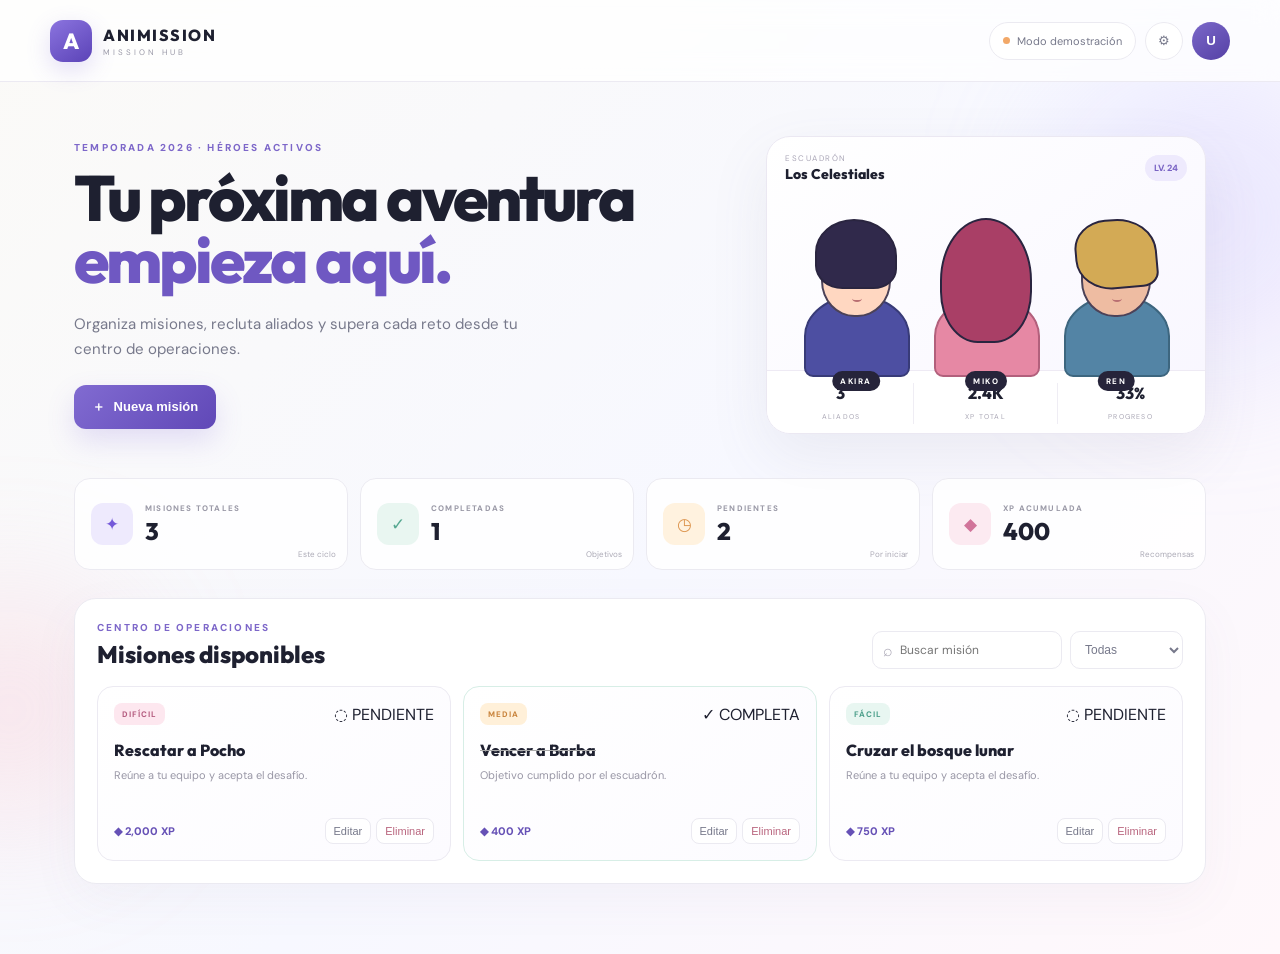
==== index.html @ 3718b948 "Add animated Animission frontend and Pages deploy Co-authored-by: Copilot <223556219+Copilot@users.n" ====
<!doctype html>
<html lang="es">
<head>
  <meta charset="utf-8">
  <meta name="viewport" content="width=device-width, initial-scale=1">
  <title>Animission — Centro de misiones</title>
  <meta name="description" content="Panel anime para gestionar misiones y conectarlo a una API ASP.NET Core.">
  <link rel="preconnect" href="https://fonts.googleapis.com">
  <link rel="preconnect" href="https://fonts.gstatic.com" crossorigin>
  <link href="https://fonts.googleapis.com/css2?family=DM+Sans:wght@400;600;700;800&family=Outfit:wght@700;800&display=swap" rel="stylesheet">
  <link rel="stylesheet" href="styles.css">
</head>
<body>
  <div class="ambient ambient-a"></div>
  <div class="ambient ambient-b"></div>

  <header class="topbar">
    <a class="brand" href="#" aria-label="Animission inicio">
      <span class="brand-mark">A</span>
      <span><strong>ANIMISSION</strong><small>MISSION HUB</small></span>
    </a>
    <div class="top-actions">
      <span class="status-pill"><i id="statusDot"></i><span id="apiStatus">Modo demostración</span></span>
      <button class="icon-btn" id="configBtn" title="Configurar API">⚙</button>
      <button class="avatar-btn" id="authBtn" title="Iniciar sesión"><span>U</span></button>
    </div>
  </header>

  <main class="shell">
    <section class="hero">
      <div class="hero-copy">
        <p class="eyebrow">TEMPORADA 2026 · HÉROES ACTIVOS</p>
        <h1>Tu próxima aventura<br><em>empieza aquí.</em></h1>
        <p class="hero-text">Organiza misiones, recluta aliados y supera cada reto desde tu centro de operaciones.</p>
        <button class="primary-btn" id="newBtn"><span>＋</span> Nueva misión</button>
      </div>

      <div class="squad-card">
        <div class="squad-head">
          <div><small>ESCUADRÓN</small><strong>Los Celestiales</strong></div>
          <span class="level">LV. 24</span>
        </div>
        <div class="characters" aria-label="Equipo de personajes">
          <div class="character character-1"><div class="hair"></div><div class="face"><i></i><b></b></div><div class="jacket"></div><span>AKIRA</span></div>
          <div class="character character-2"><div class="hair"></div><div class="face"><i></i><b></b></div><div class="jacket"></div><span>MIKO</span></div>
          <div class="character character-3"><div class="hair"></div><div class="face"><i></i><b></b></div><div class="jacket"></div><span>REN</span></div>
        </div>
        <div class="squad-stats"><span><b>3</b><small>ALIADOS</small></span><span><b id="heroXp">2.4K</b><small>XP TOTAL</small></span><span><b id="heroDone">68%</b><small>PROGRESO</small></span></div>
      </div>
    </section>

    <section class="metrics" aria-label="Resumen">
      <article><span class="metric-icon purple">✦</span><div><small>MISIONES TOTALES</small><strong id="total">—</strong></div><i id="totalTrend">Este ciclo</i></article>
      <article><span class="metric-icon green">✓</span><div><small>COMPLETADAS</small><strong id="done">—</strong></div><i id="doneTrend">Objetivos</i></article>
      <article><span class="metric-icon orange">◷</span><div><small>PENDIENTES</small><strong id="pending">—</strong></div><i id="pendingTrend">Por iniciar</i></article>
      <article><span class="metric-icon pink">◆</span><div><small>XP ACUMULADA</small><strong id="xp">—</strong></div><i>Recompensas</i></article>
    </section>

    <section class="mission-panel">
      <div class="panel-heading">
        <div><p class="eyebrow">CENTRO DE OPERACIONES</p><h2>Misiones disponibles</h2></div>
        <div class="filters">
          <label class="search-box"><span>⌕</span><input id="search" type="search" placeholder="Buscar misión" aria-label="Buscar misión"></label>
          <select id="filter" aria-label="Filtrar estado"><option value="all">Todas</option><option value="pending">Pendientes</option><option value="done">Completadas</option></select>
        </div>
      </div>
      <div id="missions" class="mission-grid"></div>
    </section>
  </main>

  <div class="overlay" id="configModal" role="dialog" aria-modal="true">
    <div class="dialog"><button class="close" data-close="configModal">×</button><p class="eyebrow">CONEXIÓN</p><h2>Conectar API</h2><p>Introduce la URL base de tu backend ASP.NET Core.</p>
      <form id="configForm"><label>URL base<input id="baseUrl" type="url" placeholder="https://tu-api.azurewebsites.net" required></label><small class="hint">Recuerda permitir el origen de GitHub Pages en CORS.</small><button class="primary-btn wide" type="submit">Guardar conexión</button></form>
    </div>
  </div>

  <div class="overlay" id="loginModal" role="dialog" aria-modal="true">
    <div class="dialog"><button class="close" data-close="loginModal">×</button><p class="eyebrow">ACCESO</p><h2>Iniciar sesión</h2><p>Usa las credenciales configuradas en tu API.</p>
      <form id="loginForm"><label>Usuario<input id="username" autocomplete="username" value="admin" required></label><label>Contraseña<input id="password" type="password" autocomplete="current-password" value="QuestLog123!" required></label><button class="primary-btn wide" type="submit">Ingresar</button></form>
    </div>
  </div>

  <div class="overlay" id="missionModal" role="dialog" aria-modal="true">
    <div class="dialog"><button class="close" data-close="missionModal">×</button><p class="eyebrow">REGISTRO</p><h2 id="missionTitle">Nueva misión</h2>
      <form id="missionForm"><input id="missionId" type="hidden"><label>Nombre<input id="missionName" maxlength="120" required placeholder="Ej. Rescatar al explorador"></label><div class="form-row"><label>Dificultad<select id="missionDifficulty"><option>Fácil</option><option>Media</option><option>Difícil</option></select></label><label>Recompensa XP<input id="missionXp" type="number" min="0" value="100" required></label></div><label class="check-label"><input id="missionDone" type="checkbox"> Misión completada</label><button class="primary-btn wide" type="submit">Guardar misión</button></form>
    </div>
  </div>

  <div id="toast" class="toast" role="status"></div>
  <script src="app.js"></script>
</body>
</html>
---- styles.css ----
:root{--ink:#1e2030;--muted:#77798b;--line:#ebeaf1;--purple:#7459d9;--purple-dark:#5740bd;--green:#67bea7;--orange:#efa65c;--pink:#df7aa3;--cream:#fbfaf7}*{box-sizing:border-box}body{margin:0;font-family:"DM Sans",sans-serif;color:var(--ink);background:linear-gradient(135deg,#fbfaf7 0%,#f7f8ff 55%,#fff8fb 100%);min-height:100vh}.ambient{position:fixed;border-radius:50%;filter:blur(70px);pointer-events:none;z-index:-1}.ambient-a{width:300px;height:300px;background:#cfc5ff55;right:-80px;top:70px}.ambient-b{width:220px;height:220px;background:#f8bbc855;left:-100px;bottom:80px}.topbar{height:82px;padding:0 max(24px,calc((100vw - 1180px)/2));display:flex;align-items:center;justify-content:space-between;border-bottom:1px solid #eceaf2;background:#ffffffb8;backdrop-filter:blur(12px)}.brand{display:flex;align-items:center;gap:11px;color:var(--ink);text-decoration:none}.brand-mark{width:42px;height:42px;border-radius:13px;display:grid;place-items:center;font:800 22px "Outfit";color:white;background:linear-gradient(145deg,#8b74df,#5b43b7);box-shadow:0 8px 24px #7459d933}.brand strong{display:block;font:800 16px "Outfit";letter-spacing:1.5px}.brand small{display:block;color:#9a99a7;font-size:8px;letter-spacing:3px;margin-top:2px}.top-actions{display:flex;align-items:center;gap:9px}.status-pill{height:38px;border:1px solid var(--line);border-radius:20px;padding:0 13px;display:flex;align-items:center;gap:7px;background:white;font-size:11px;color:var(--muted)}.status-pill i{width:7px;height:7px;border-radius:50%;background:#f2a868}.status-pill i.online{background:#57c7a1;box-shadow:0 0 8px #57c7a1}.icon-btn,.avatar-btn{width:38px;height:38px;border-radius:50%;border:1px solid var(--line);background:white;color:#77798b;cursor:pointer}.avatar-btn{border:0;background:linear-gradient(145deg,#7b68c9,#5540a5);color:white;font-weight:800}.avatar-btn span{display:grid;place-items:center}.shell{max-width:1180px;margin:auto;padding:38px 24px 70px}.hero{display:grid;grid-template-columns:1fr 440px;align-items:center;gap:55px;min-height:330px}.eyebrow{margin:0 0 13px;color:#7d67c9;font-size:10px;font-weight:800;letter-spacing:2.2px}.hero h1{font:800 clamp(42px,5vw,66px)/.98 "Outfit";letter-spacing:-3px;margin:0}.hero h1 em{font-style:normal;color:#6f58c2}.hero-text{max-width:490px;line-height:1.65;color:var(--muted);font-size:15px;margin:20px 0 24px}.primary-btn{border:0;border-radius:12px;padding:13px 18px;background:linear-gradient(135deg,#816bd1,#6048b7);color:white;font-weight:800;font-size:13px;box-shadow:0 12px 28px #7459d92c;cursor:pointer}.primary-btn span{margin-right:5px}.squad-card{height:298px;border:1px solid #ebe8f2;border-radius:24px;background:linear-gradient(145deg,#fff 0%,#f8f6ff 100%);box-shadow:0 22px 60px #6d668018;overflow:hidden;position:relative}.squad-head{height:62px;padding:16px 18px;display:flex;justify-content:space-between;align-items:center}.squad-head small{display:block;color:#aaa6b7;font-size:8px;letter-spacing:1.5px}.squad-head strong{font:800 14px "Outfit"}.level{font-size:9px;font-weight:800;color:#7963c4;background:#eeeafd;border-radius:20px;padding:7px 9px}.characters{height:170px;display:flex;align-items:flex-end;justify-content:center;gap:5px;padding:0 12px}.character{width:125px;height:170px;position:relative;text-align:center}.character>span{position:absolute;bottom:-22px;left:50%;transform:translateX(-50%);font-size:8px;font-weight:800;letter-spacing:1.5px;color:white;background:#26243a;border-radius:10px;padding:5px 8px}.face{position:absolute;width:70px;height:75px;border-radius:45% 45% 48% 48%;left:27px;top:43px;background:#ffd7c1;border:2px solid #4c4258;z-index:2}.face i,.face b{position:absolute;width:13px;height:3px;top:40px;background:#3d3650;border-radius:50%}.face i{left:12px}.face b{right:12px}.face:after{content:"";position:absolute;width:10px;height:5px;border-bottom:2px solid #b96f72;border-radius:50%;left:29px;bottom:13px}.hair{position:absolute;width:82px;height:70px;border-radius:50% 55% 30% 35%;left:21px;top:20px;background:#30294b;border:2px solid #2a2540;z-index:3}.character-2 .hair{width:92px;height:125px;left:16px;top:19px;border-radius:55% 55% 45% 45%;background:#a93f66}.character-2 .face{background:#ffd5c8}.character-3 .hair{background:#d3aa55;border-radius:40% 50% 20% 45%;transform:rotate(-5deg)}.character-3 .face{background:#eebca2}.jacket{position:absolute;width:106px;height:82px;border-radius:55% 55% 10px 10px;bottom:-8px;left:10px;background:#4d4fa2;border:2px solid #383b78}.character-2 .jacket{background:#e688a4;border-color:#b2607c}.character-3 .jacket{background:#5384a5;border-color:#3d667f}.squad-stats{height:66px;margin-top:1px;border-top:1px solid #eeeaf4;display:flex;align-items:center;justify-content:center;background:#fff}.squad-stats span{width:33%;text-align:center;border-right:1px solid #efedf4}.squad-stats span:last-child{border:0}.squad-stats b{display:block;font:800 16px "Outfit"}.squad-stats small{color:#aaa7b5;font-size:7px;letter-spacing:1.2px}.metrics{display:grid;grid-template-columns:repeat(4,1fr);gap:12px;margin:28px 0}.metrics article{height:92px;border:1px solid var(--line);border-radius:16px;background:#ffffffcf;display:flex;align-items:center;padding:16px;gap:12px;position:relative}.metric-icon{width:42px;height:42px;border-radius:12px;display:grid;place-items:center;font-size:17px}.metric-icon.purple{background:#eeeafd;color:#7459d9}.metric-icon.green{background:#e9f6f1;color:#56a891}.metric-icon.orange{background:#fff2df;color:#dd9650}.metric-icon.pink{background:#fceaf1;color:#d1749a}.metrics small{display:block;color:#9a99a7;font-size:8px;font-weight:800;letter-spacing:1.2px}.metrics strong{display:block;font:800 24px "Outfit";margin-top:3px}.metrics article>i{position:absolute;right:11px;bottom:10px;font-size:8px;font-style:normal;color:#aaa8b5}.mission-panel{border:1px solid var(--line);border-radius:22px;background:#fff;box-shadow:0 16px 50px #6d66800d;padding:22px}.panel-heading{display:flex;align-items:flex-end;justify-content:space-between;margin-bottom:17px}.panel-heading h2{font:800 24px "Outfit";margin:0}.panel-heading .eyebrow{margin-bottom:5px}.filters{display:flex;gap:8px}.search-box{height:38px;width:190px;border:1px solid var(--line);border-radius:10px;display:flex;align-items:center;padding:0 10px;color:#aaa7b5}.search-box input{border:0;outline:0;width:100%;padding:0 7px;font:inherit;font-size:12px}.filters select{height:38px;border:1px solid var(--line);border-radius:10px;background:white;padding:0 10px;color:#77798b;font-size:12px}.mission-grid{display:grid;grid-template-columns:repeat(3,1fr);gap:12px}.mission-card{border:1px solid #eceaf2;border-radius:16px;padding:16px;min-height:175px;display:flex;flex-direction:column;background:linear-gradient(145deg,#fff,#fcfbff);transition:.18s}.mission-card:hover{transform:translateY(-3px);box-shadow:0 14px 30px #5e577018}.mission-top{display:flex;justify-content:space-between;align-items:center}.tag{font-size:8px;font-weight:800;letter-spacing:1px;border-radius:8px;padding:6px 8px;text-transform:uppercase}.tag.facil{background:#e8f6f1;color:#4d9f8b}.tag.media{background:#fff0d9;color:#c9843d}.tag.dificil{background:#fde7ef;color:#b55d80}.mission-card.done{border-color:#d7eee6}.mission-card.done h3{text-decoration:line-through;text-decoration-color:#aaa}.mission-card h3{font:800 16px "Outfit";margin:15px 0 8px}.mission-card p{font-size:11px;color:#9997a6;margin:0}.mission-footer{margin-top:auto;display:flex;align-items:center;justify-content:space-between}.xp{font-size:11px;font-weight:800;color:#6651b6}.card-actions{display:flex;gap:5px}.card-actions button{border:1px solid var(--line);background:white;color:#77798b;border-radius:8px;padding:6px 8px;cursor:pointer;font-size:11px}.card-actions .delete{color:#b9657e}.empty{grid-column:1/-1;text-align:center;padding:55px 20px;border:1px dashed #dedce8;border-radius:14px;color:#9997a6}.overlay{position:fixed;inset:0;background:#28243b55;backdrop-filter:blur(8px);z-index:30;display:none;align-items:center;justify-content:center;padding:20px}.overlay.show{display:flex}.dialog{width:min(460px,100%);border-radius:22px;background:white;padding:28px;box-shadow:0 25px 80px #302b4a38;position:relative}.dialog h2{font:800 25px "Outfit";margin:0 0 8px}.dialog>p:not(.eyebrow){color:var(--muted);font-size:13px}.dialog form{display:grid;gap:13px;margin-top:18px}.dialog label{display:grid;gap:7px;color:#77798b;font-size:11px;font-weight:800}.dialog input,.dialog select{height:42px;border:1px solid var(--line);border-radius:10px;padding:0 11px;font:inherit;color:var(--ink);background:white}.form-row{display:grid;grid-template-columns:1fr 1fr;gap:10px}.check-label{display:flex!important;flex-direction:row;align-items:center}.check-label input{height:16px}.wide{width:100%;margin-top:5px}.hint{color:#aaa7b5}.close{position:absolute;right:16px;top:13px;border:0;background:none;font-size:24px;color:#9995a7;cursor:pointer}.toast{position:fixed;right:20px;bottom:20px;z-index:40;max-width:380px;background:#302c49;color:white;border-radius:12px;padding:13px 16px;font-size:12px;box-shadow:0 16px 40px #28243b33;display:none}.toast.show{display:block}.toast.error{background:#9e4f67}@media(max-width:900px){.hero{grid-template-columns:1fr}.squad-card{max-width:440px}.metrics{grid-template-columns:repeat(2,1fr)}.mission-grid{grid-template-columns:repeat(2,1fr)}}@media(max-width:600px){.topbar{height:68px;padding:0 14px}.status-pill{display:none}.shell{padding:26px 14px}.hero{gap:22px}.hero h1{font-size:43px}.squad-card{height:278px}.metrics{gap:8px}.metrics article{height:82px;padding:11px}.metric-icon{width:36px;height:36px}.mission-panel{padding:14px}.panel-heading{align-items:flex-start;gap:12px}.filters{flex-direction:column}.search-box{width:150px}.mission-grid{grid-template-columns:1fr}.mission-card{min-height:160px}.form-row{grid-template-columns:1fr}}
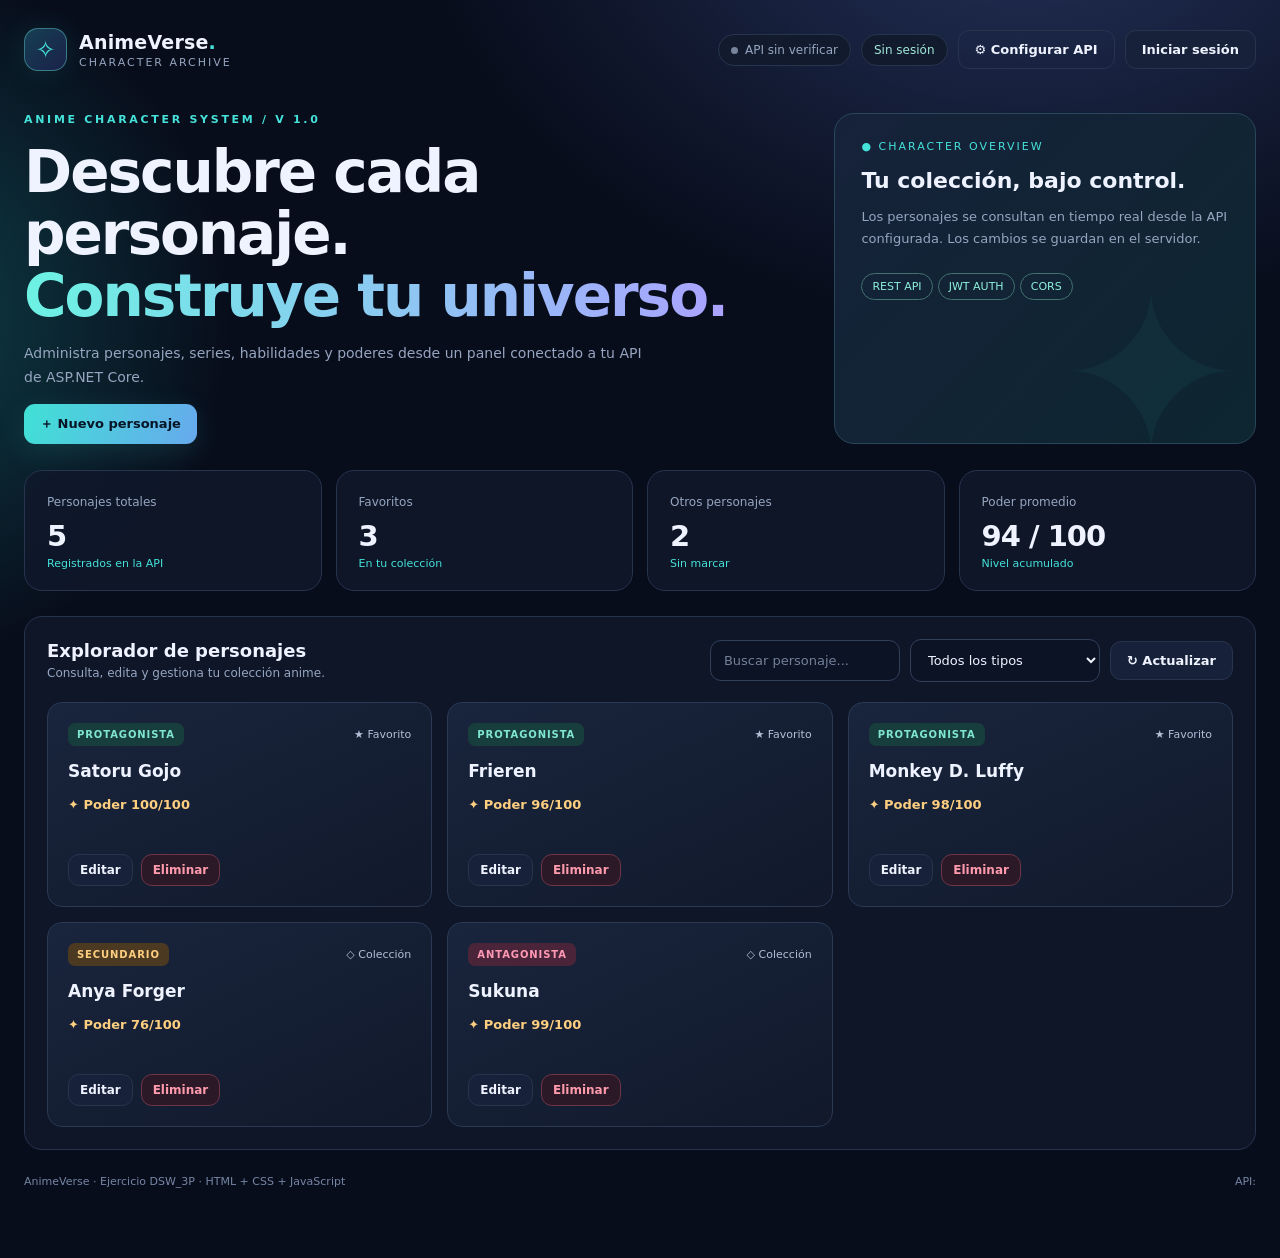
==== commit a54f8540: "Correct frontend to AnimeVerse character archive Co-authored-by: Copilot <223556219+Copilot@users.no" ====
--- a/index.html
+++ b/index.html
@@ -1,92 +1,6 @@
 <!doctype html>
 <html lang="es">
-<head>
-  <meta charset="utf-8">
-  <meta name="viewport" content="width=device-width, initial-scale=1">
-  <title>Animission — Centro de misiones</title>
-  <meta name="description" content="Panel anime para gestionar misiones y conectarlo a una API ASP.NET Core.">
-  <link rel="preconnect" href="https://fonts.googleapis.com">
-  <link rel="preconnect" href="https://fonts.gstatic.com" crossorigin>
-  <link href="https://fonts.googleapis.com/css2?family=DM+Sans:wght@400;600;700;800&family=Outfit:wght@700;800&display=swap" rel="stylesheet">
-  <link rel="stylesheet" href="styles.css">
-</head>
-<body>
-  <div class="ambient ambient-a"></div>
-  <div class="ambient ambient-b"></div>
-
-  <header class="topbar">
-    <a class="brand" href="#" aria-label="Animission inicio">
-      <span class="brand-mark">A</span>
-      <span><strong>ANIMISSION</strong><small>MISSION HUB</small></span>
-    </a>
-    <div class="top-actions">
-      <span class="status-pill"><i id="statusDot"></i><span id="apiStatus">Modo demostración</span></span>
-      <button class="icon-btn" id="configBtn" title="Configurar API">⚙</button>
-      <button class="avatar-btn" id="authBtn" title="Iniciar sesión"><span>U</span></button>
-    </div>
-  </header>
-
-  <main class="shell">
-    <section class="hero">
-      <div class="hero-copy">
-        <p class="eyebrow">TEMPORADA 2026 · HÉROES ACTIVOS</p>
-        <h1>Tu próxima aventura<br><em>empieza aquí.</em></h1>
-        <p class="hero-text">Organiza misiones, recluta aliados y supera cada reto desde tu centro de operaciones.</p>
-        <button class="primary-btn" id="newBtn"><span>＋</span> Nueva misión</button>
-      </div>
-
-      <div class="squad-card">
-        <div class="squad-head">
-          <div><small>ESCUADRÓN</small><strong>Los Celestiales</strong></div>
-          <span class="level">LV. 24</span>
-        </div>
-        <div class="characters" aria-label="Equipo de personajes">
-          <div class="character character-1"><div class="hair"></div><div class="face"><i></i><b></b></div><div class="jacket"></div><span>AKIRA</span></div>
-          <div class="character character-2"><div class="hair"></div><div class="face"><i></i><b></b></div><div class="jacket"></div><span>MIKO</span></div>
-          <div class="character character-3"><div class="hair"></div><div class="face"><i></i><b></b></div><div class="jacket"></div><span>REN</span></div>
-        </div>
-        <div class="squad-stats"><span><b>3</b><small>ALIADOS</small></span><span><b id="heroXp">2.4K</b><small>XP TOTAL</small></span><span><b id="heroDone">68%</b><small>PROGRESO</small></span></div>
-      </div>
-    </section>
-
-    <section class="metrics" aria-label="Resumen">
-      <article><span class="metric-icon purple">✦</span><div><small>MISIONES TOTALES</small><strong id="total">—</strong></div><i id="totalTrend">Este ciclo</i></article>
-      <article><span class="metric-icon green">✓</span><div><small>COMPLETADAS</small><strong id="done">—</strong></div><i id="doneTrend">Objetivos</i></article>
-      <article><span class="metric-icon orange">◷</span><div><small>PENDIENTES</small><strong id="pending">—</strong></div><i id="pendingTrend">Por iniciar</i></article>
-      <article><span class="metric-icon pink">◆</span><div><small>XP ACUMULADA</small><strong id="xp">—</strong></div><i>Recompensas</i></article>
-    </section>
-
-    <section class="mission-panel">
-      <div class="panel-heading">
-        <div><p class="eyebrow">CENTRO DE OPERACIONES</p><h2>Misiones disponibles</h2></div>
-        <div class="filters">
-          <label class="search-box"><span>⌕</span><input id="search" type="search" placeholder="Buscar misión" aria-label="Buscar misión"></label>
-          <select id="filter" aria-label="Filtrar estado"><option value="all">Todas</option><option value="pending">Pendientes</option><option value="done">Completadas</option></select>
-        </div>
-      </div>
-      <div id="missions" class="mission-grid"></div>
-    </section>
-  </main>
-
-  <div class="overlay" id="configModal" role="dialog" aria-modal="true">
-    <div class="dialog"><button class="close" data-close="configModal">×</button><p class="eyebrow">CONEXIÓN</p><h2>Conectar API</h2><p>Introduce la URL base de tu backend ASP.NET Core.</p>
-      <form id="configForm"><label>URL base<input id="baseUrl" type="url" placeholder="https://tu-api.azurewebsites.net" required></label><small class="hint">Recuerda permitir el origen de GitHub Pages en CORS.</small><button class="primary-btn wide" type="submit">Guardar conexión</button></form>
-    </div>
-  </div>
-
-  <div class="overlay" id="loginModal" role="dialog" aria-modal="true">
-    <div class="dialog"><button class="close" data-close="loginModal">×</button><p class="eyebrow">ACCESO</p><h2>Iniciar sesión</h2><p>Usa las credenciales configuradas en tu API.</p>
-      <form id="loginForm"><label>Usuario<input id="username" autocomplete="username" value="admin" required></label><label>Contraseña<input id="password" type="password" autocomplete="current-password" value="QuestLog123!" required></label><button class="primary-btn wide" type="submit">Ingresar</button></form>
-    </div>
-  </div>
-
-  <div class="overlay" id="missionModal" role="dialog" aria-modal="true">
-    <div class="dialog"><button class="close" data-close="missionModal">×</button><p class="eyebrow">REGISTRO</p><h2 id="missionTitle">Nueva misión</h2>
-      <form id="missionForm"><input id="missionId" type="hidden"><label>Nombre<input id="missionName" maxlength="120" required placeholder="Ej. Rescatar al explorador"></label><div class="form-row"><label>Dificultad<select id="missionDifficulty"><option>Fácil</option><option>Media</option><option>Difícil</option></select></label><label>Recompensa XP<input id="missionXp" type="number" min="0" value="100" required></label></div><label class="check-label"><input id="missionDone" type="checkbox"> Misión completada</label><button class="primary-btn wide" type="submit">Guardar misión</button></form>
-    </div>
-  </div>
-
-  <div id="toast" class="toast" role="status"></div>
-  <script src="app.js"></script>
-</body>
-</html>
+<meta charset="utf-8">
+<meta http-equiv="refresh" content="0; url=QuestLog_Frontend.html">
+<title>AnimeVerse</title>
+<script>location.replace('QuestLog_Frontend.html');</script>
